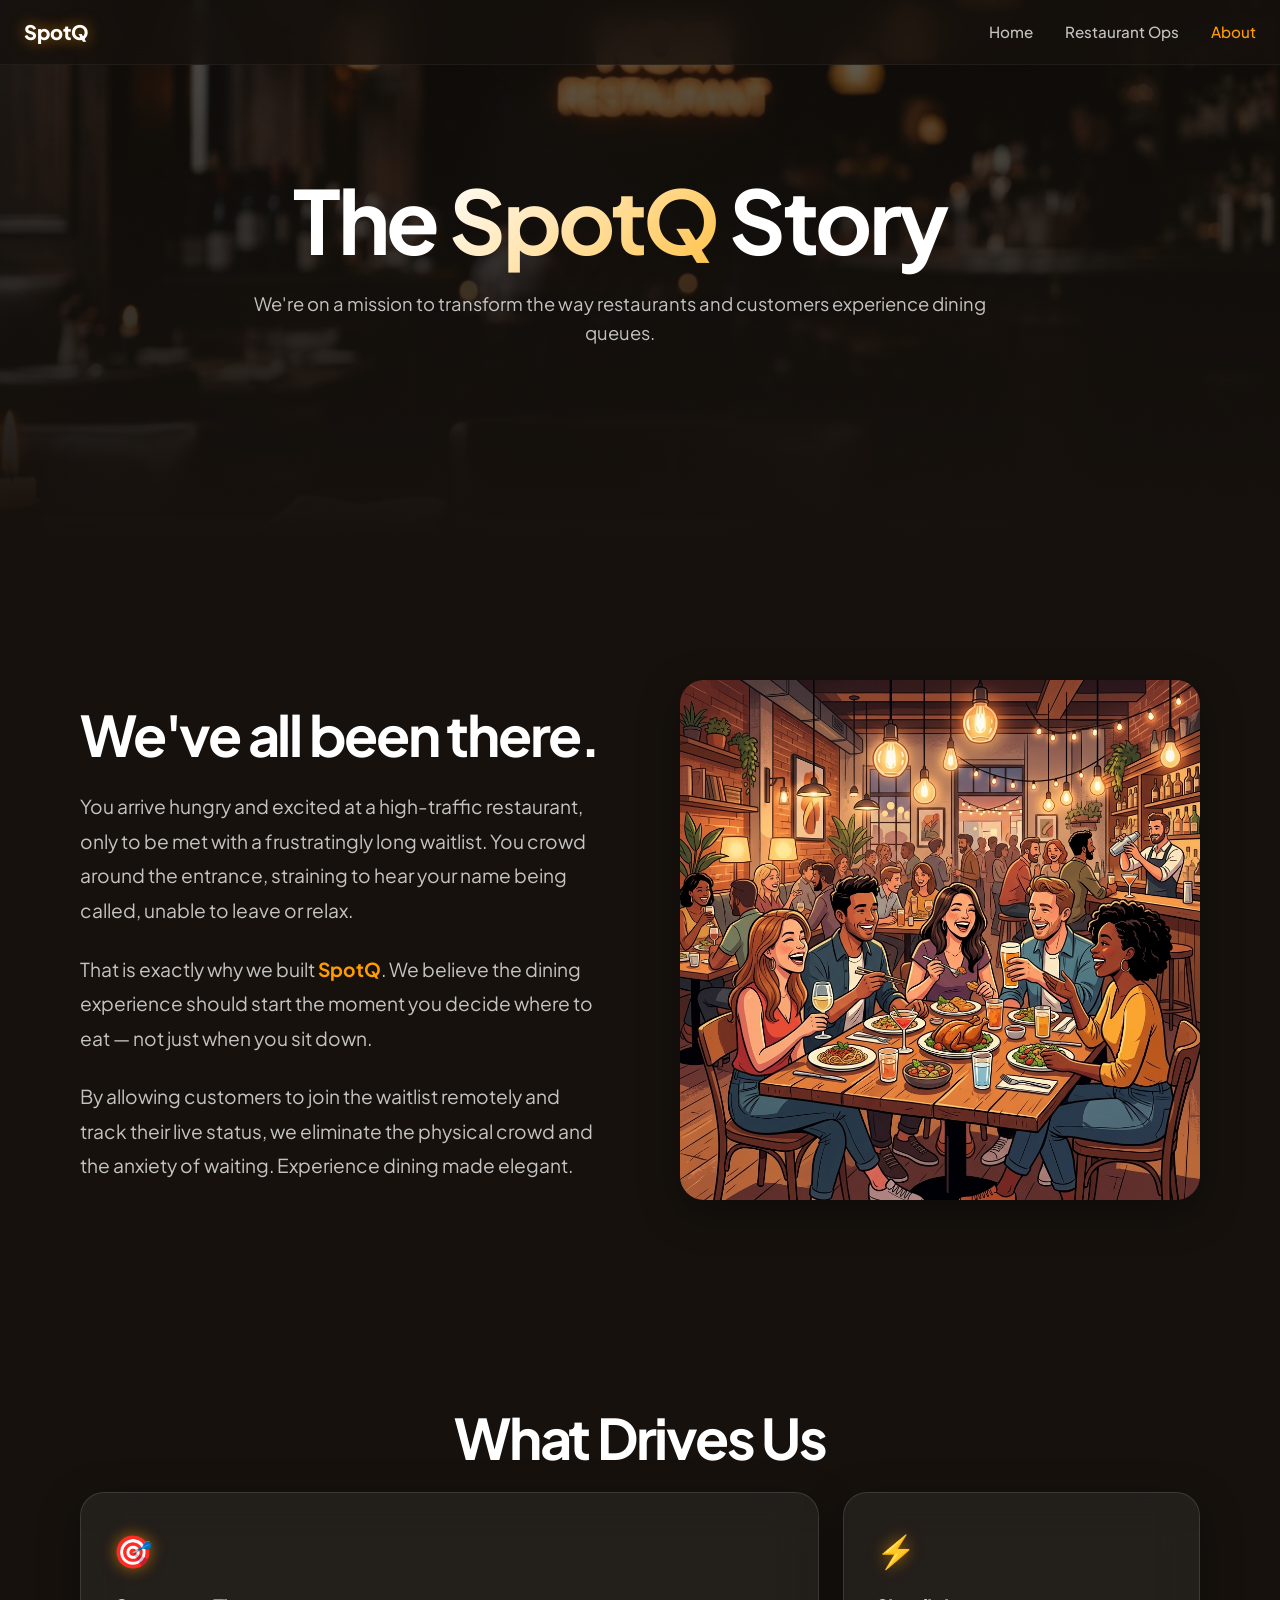
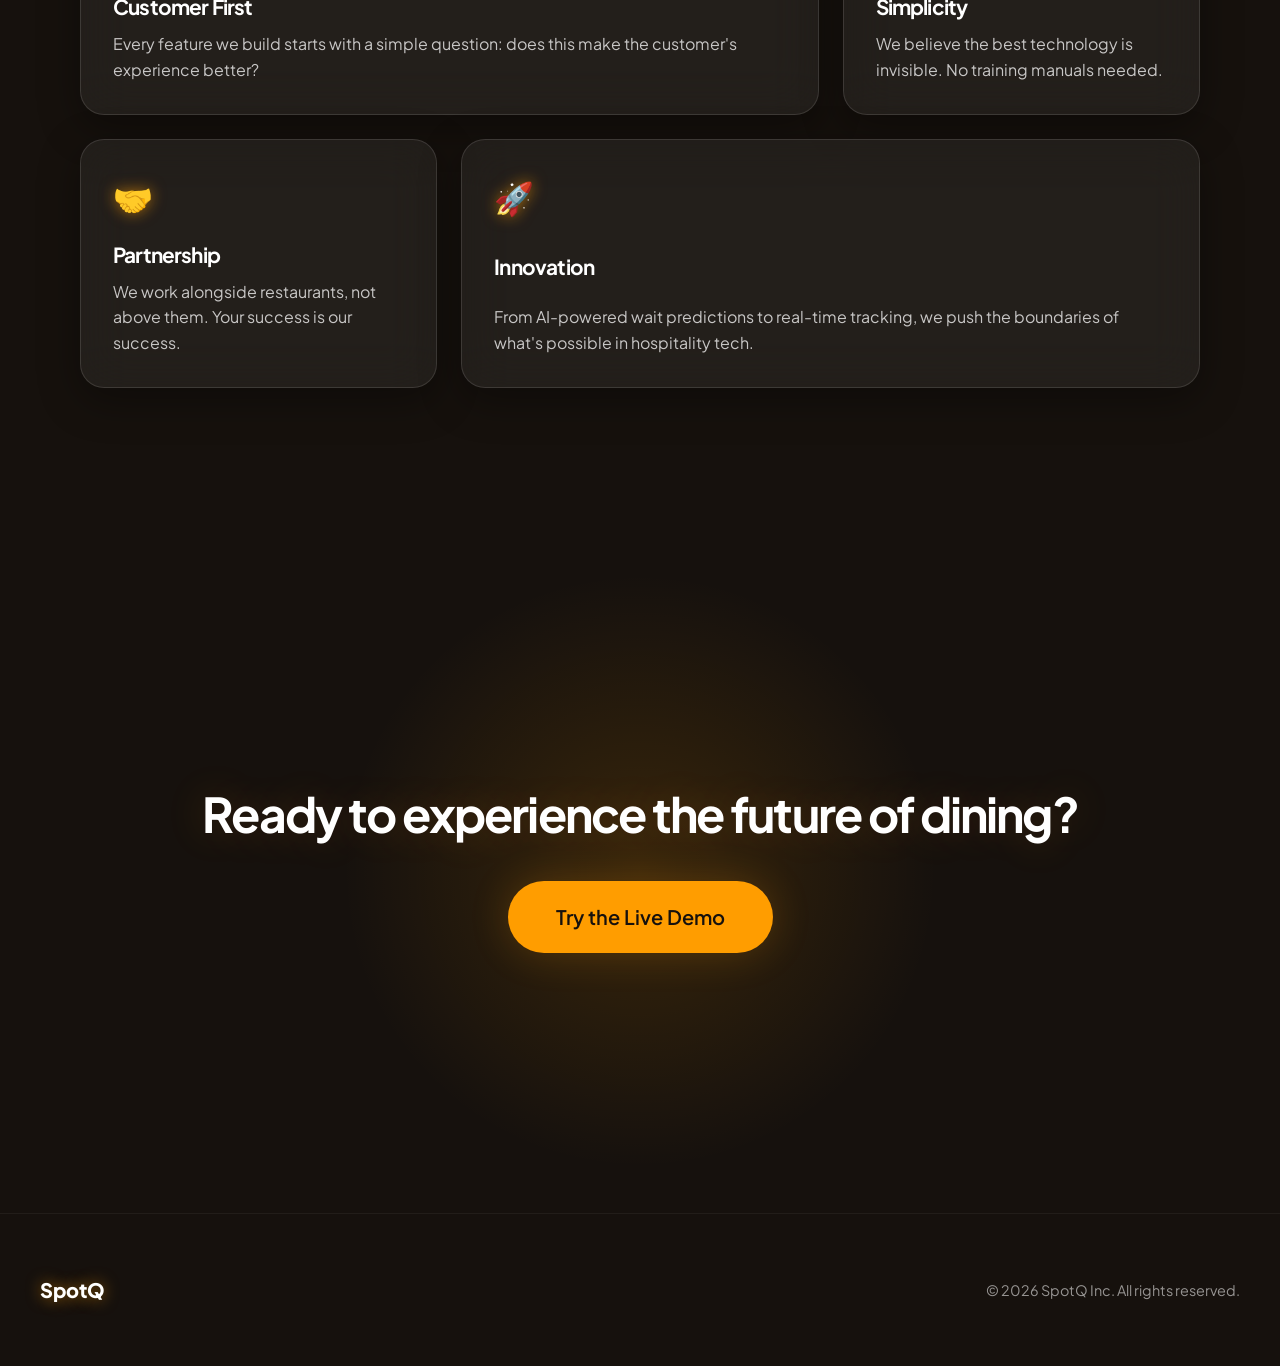
==== about.html @ 268c5567 "feat : completed the layout" ====
<!DOCTYPE html>
<html lang="en">
<head>
    <meta charset="UTF-8">
    <meta name="viewport" content="width=device-width, initial-scale=1.0">
    <meta name="description" content="About SpotQ - Our mission to transform how restaurants handle queues.">
    <title>SpotQ | About Us</title>
    <link rel="icon" type="image/jpeg" href="assets/SpotQ.jpeg">
    <link rel="stylesheet" href="styles.css">
</head>
<body>

    <!-- Header -->
    <header>
        <a href="index.html" class="logo">
            <img src="assets/logo.png" alt="SpotQ Logo" onerror="this.style.display='none'">
            SpotQ
        </a>
        <nav class="nav-links">
            <a href="index.html">Home</a>
            <a href="restaurant.html">Restaurant Ops</a>
            <a href="about.html" style="color: var(--premium-amber);">About</a>
        </nav>
        <button class="mobile-menu-btn" onclick="toggleMenu()">☰</button>
    </header>

    <!-- Mobile Nav Drawer -->
    <div class="mobile-nav-drawer" id="mobileMenu">
        <button class="close-menu" onclick="toggleMenu()">✕</button>
        <a href="index.html" onclick="toggleMenu()">Home</a>
        <a href="restaurant.html" onclick="toggleMenu()">Restaurant Ops</a>
        <a href="about.html" onclick="toggleMenu()">About</a>
    </div>

    <!-- Hero -->
    <section class="hero" style="min-height: 60vh;">
        <div class="hero-bg"></div>
        <div class="hero-overlay"></div>
        <div class="hero-content" style="justify-content: center; text-align: center;">
            <div class="hero-text reveal" style="max-width: 800px;">
                <h1>The <span class="text-gradient">SpotQ</span> Story</h1>
                <p style="max-width: 100%;">We're on a mission to transform the way restaurants and customers experience dining queues.</p>
            </div>
        </div>
    </section>

    <!-- The Problem We Solve -->
    <section class="container">
        <div class="problem-grid">
            <div class="reveal">
                <h2>We've all been there.</h2>
                <p style="font-size: 1.2rem; line-height: 1.8; margin-bottom: 24px;">
                    You arrive hungry and excited at a high-traffic restaurant, only to be met with a frustratingly long waitlist. You crowd around the entrance, straining to hear your name being called, unable to leave or relax.
                </p>
                <p style="font-size: 1.2rem; line-height: 1.8; margin-bottom: 24px;">
                    That is exactly why we built <strong style="color: var(--premium-amber);">SpotQ</strong>. We believe the dining experience should start the moment you decide where to eat — not just when you sit down.
                </p>
                <p style="font-size: 1.2rem; line-height: 1.8;">
                    By allowing customers to join the waitlist remotely and track their live status, we eliminate the physical crowd and the anxiety of waiting. Experience dining made elegant.
                </p>
            </div>
            <div class="reveal delay-2">
                <img src="assets/about_exciting.png" alt="SpotQ Restaurant Experience" style="width: 100%; border-radius: 24px; box-shadow: var(--glass-shadow);">
            </div>
        </div>
    </section>

    <!-- Our Values -->
    <section class="container" style="padding-top: 60px;">
        <h2 class="reveal" style="text-align: center;">What Drives Us</h2>
        <div class="bento-grid">
            <div class="bento-card glass bento-1 reveal delay-1">
                <div class="bento-icon">🎯</div>
                <h3>Customer First</h3>
                <p>Every feature we build starts with a simple question: does this make the customer's experience better?</p>
            </div>
            <div class="bento-card glass bento-2 reveal delay-2">
                <div class="bento-icon">⚡</div>
                <h3>Simplicity</h3>
                <p>We believe the best technology is invisible. No training manuals needed.</p>
            </div>
            <div class="bento-card glass bento-3 reveal delay-1">
                <div class="bento-icon">🤝</div>
                <h3>Partnership</h3>
                <p>We work alongside restaurants, not above them. Your success is our success.</p>
            </div>
            <div class="bento-card glass bento-4 reveal delay-2">
                <div class="bento-icon">🚀</div>
                <h3>Innovation</h3>
                <p>From AI-powered wait predictions to real-time tracking, we push the boundaries of what's possible in hospitality tech.</p>
            </div>
        </div>
    </section>

    <!-- CTA -->
    <section class="final-cta">
        <div class="container reveal">
            <h2 style="font-size: 3rem; margin-bottom: 40px; text-shadow: var(--neon-amber-strong);">Ready to experience the future of dining?</h2>
            <a href="index.html#demo" class="btn btn-primary" style="font-size: 1.25rem; padding: 20px 48px; box-shadow: var(--neon-amber-strong);">Try the Live Demo</a>
        </div>
    </section>

    <!-- Footer -->
    <footer>
        <div class="footer-content">
            <div class="logo">
                <img src="assets/logo.png" alt="SpotQ Logo" onerror="this.style.display='none'">
                SpotQ
            </div>
            <div style="color: var(--text-muted); font-size: 0.9rem;">
                © 2026 SpotQ Inc. All rights reserved.
            </div>
        </div>
    </footer>

    <script>
        function toggleMenu() {
            document.getElementById('mobileMenu').classList.toggle('active');
        }

        const observer = new IntersectionObserver((entries) => {
            entries.forEach(entry => {
                if (entry.isIntersecting) entry.target.classList.add('active');
            });
        }, { threshold: 0.1, rootMargin: "0px 0px -50px 0px" });

        document.querySelectorAll('.reveal').forEach(el => observer.observe(el));
    </script>
</body>
</html>
---- styles.css ----
@import url('https://fonts.googleapis.com/css2?family=Plus+Jakarta+Sans:wght@300;400;500;600;700;800&display=swap');

:root {
    /* Backgrounds */
    --bg-dark: #16110D;
    --bg-medium: #1B140F;
    --bg-light: #221812;
    
    /* Wood Accents */
    --wood-dark: #4A2E1E;
    --wood-light: #6A422C;
    
    /* Colors */
    --premium-amber: #FF9D00;
    --luxury-gold: #FFC247;
    --queue-green: #00D084;
    
    /* Text */
    --text-primary: #FFFFFF;
    --text-secondary: rgba(255,255,255,0.75);
    --text-muted: rgba(255,255,255,0.55);
    
    /* Glassmorphism */
    --glass-bg: rgba(255,255,255,0.06);
    --glass-blur: blur(24px);
    --glass-border: 1px solid rgba(255,255,255,0.12);
    --glass-shadow: 0 12px 40px rgba(0,0,0,0.35);
    
    /* Neon */
    --neon-amber: 0 0 20px rgba(255,157,0,0.4);
    --neon-amber-strong: 0 0 40px rgba(255,157,0,0.2);
    --neon-text: 0 0 15px rgba(255,157,0,0.6);
}

* {
    margin: 0;
    padding: 0;
    box-sizing: border-box;
    font-family: 'Plus Jakarta Sans', -apple-system, BlinkMacSystemFont, 'Segoe UI', Roboto, Helvetica, Arial, sans-serif;
    -webkit-font-smoothing: antialiased;
    -moz-osx-font-smoothing: grayscale;
}

html {
    scroll-behavior: smooth;
}

body {
    background-color: var(--bg-dark);
    color: var(--text-primary);
    line-height: 1.6;
    overflow-x: hidden;
}

/* Glassmorphism Base Class */
.glass {
    background: var(--glass-bg);
    backdrop-filter: var(--glass-blur);
    -webkit-backdrop-filter: var(--glass-blur);
    border: var(--glass-border);
    box-shadow: var(--glass-shadow);
    border-radius: 24px;
}

/* Typography */
h1, h2, h3, h4 {
    font-weight: 700;
    letter-spacing: -0.04em;
    line-height: 1.1;
}

h2 {
    font-size: 2.5rem;
    margin-bottom: 24px;
}

@media (min-width: 768px) {
    h2 { font-size: 3.5rem; }
}

p {
    font-size: 1.1rem;
    color: var(--text-secondary);
    font-weight: 400;
    line-height: 1.6;
}

.text-gradient {
    background: linear-gradient(135deg, #FFFFFF 0%, #FFC247 100%);
    -webkit-background-clip: text;
    -webkit-text-fill-color: transparent;
}

/* Container */
.container {
    width: 100%;
    max-width: 1200px;
    margin: 0 auto;
    padding: 100px 24px;
}

@media (min-width: 768px) {
    .container { padding: 140px 40px; }
}

/* Header */
header {
    position: fixed;
    top: 0;
    width: 100%;
    z-index: 1000;
    padding: 16px 24px;
    background: rgba(22, 17, 13, 0.8);
    backdrop-filter: blur(20px);
    -webkit-backdrop-filter: blur(20px);
    border-bottom: 1px solid rgba(255,255,255,0.05);
    display: flex;
    justify-content: space-between;
    align-items: center;
}

.logo {
    display: flex;
    align-items: center;
    gap: 12px;
    font-size: 1.25rem;
    font-weight: 800;
    color: var(--text-primary);
    text-decoration: none;
    text-shadow: var(--neon-text);
}

.logo img {
    height: 32px;
}

.nav-links {
    display: none; /* Mobile first: hidden on small screens */
}

@media (min-width: 1024px) {
    .nav-links {
        display: flex;
        gap: 32px;
        list-style: none;
    }
    
    .nav-links a {
        color: var(--text-secondary);
        text-decoration: none;
        font-weight: 500;
        font-size: 0.95rem;
        transition: color 0.3s ease;
    }
    
    .nav-links a:hover {
        color: var(--premium-amber);
        text-shadow: 0 0 10px rgba(255,157,0,0.3);
    }
}

.mobile-menu-btn {
    display: block;
    background: none;
    border: none;
    color: var(--text-primary);
    font-size: 1.5rem;
    cursor: pointer;
}

@media (min-width: 1024px) {
    .mobile-menu-btn { display: none; }
}

/* Buttons */
.btn {
    display: inline-flex;
    justify-content: center;
    align-items: center;
    padding: 16px 32px;
    font-size: 1.05rem;
    font-weight: 600;
    border-radius: 100px;
    text-decoration: none;
    transition: all 0.4s cubic-bezier(0.16, 1, 0.3, 1);
    cursor: pointer;
    border: none;
}

.btn-primary {
    background: var(--premium-amber);
    color: var(--bg-dark);
    box-shadow: var(--neon-amber);
}

.btn-primary:hover {
    background: var(--luxury-gold);
    box-shadow: var(--neon-amber-strong);
    transform: translateY(-2px) scale(1.02);
}

.btn-secondary {
    background: rgba(255,255,255,0.1);
    color: var(--text-primary);
    border: 1px solid rgba(255,255,255,0.15);
    backdrop-filter: blur(10px);
}

.btn-secondary:hover {
    background: rgba(255,255,255,0.15);
    transform: translateY(-2px);
}

/* Hero Section */
.hero {
    position: relative;
    min-height: 100vh;
    display: flex;
    flex-direction: column;
    justify-content: center;
    padding: 100px 24px 80px 24px;
    overflow: hidden;
}

.hero-bg {
    position: absolute;
    top: 0; left: 0; width: 100%; height: 100%;
    background: url('assets/restaurant_bg.png') center/cover;
    opacity: 0.6;
    z-index: 0;
}

.hero-overlay {
    position: absolute;
    top: 0; left: 0; width: 100%; height: 100%;
    background: linear-gradient(180deg, rgba(22, 17, 13, 0.4) 0%, var(--bg-dark) 100%);
    z-index: 1;
}

.hero-content {
    position: relative;
    z-index: 2;
    display: flex;
    flex-direction: column;
    gap: 40px;
    max-width: 1200px;
    margin: 0 auto;
    width: 100%;
}

@media (min-width: 1024px) {
    .hero-content {
        flex-direction: row;
        align-items: center;
        gap: 80px;
    }
    
    .hero-text { flex: 1; padding-right: 40px; }
    .hero-visual { flex: 1; }
}

.badge {
    display: inline-block;
    padding: 8px 16px;
    background: rgba(255,157,0,0.1);
    border: 1px solid rgba(255,157,0,0.3);
    color: var(--premium-amber);
    border-radius: 100px;
    font-size: 0.85rem;
    font-weight: 600;
    margin-bottom: 24px;
    text-shadow: 0 0 10px rgba(255,157,0,0.3);
}

.hero h1 {
    font-size: 3.5rem;
    margin-bottom: 20px;
}

.hero p {
    font-size: 1.15rem;
    margin-bottom: 40px;
    max-width: 500px;
}

.hero-actions {
    display: flex;
    flex-direction: column;
    gap: 16px;
}

@media (min-width: 480px) {
    .hero-actions {
        flex-direction: row;
    }
}

@media (min-width: 1024px) {
    .hero h1 { font-size: 5.5rem; }
}

/* Floating Queue Widget */
.widget {
    padding: 32px;
    animation: float 6s ease-in-out infinite;
    position: relative;
}

.widget::before {
    content: '';
    position: absolute;
    top: 0; left: 0; width: 100%; height: 100%;
    border-radius: 24px;
    background: radial-gradient(circle at top right, rgba(255,157,0,0.1), transparent 50%);
    pointer-events: none;
}

@keyframes float {
    0% { transform: translateY(0px); }
    50% { transform: translateY(-15px); }
    100% { transform: translateY(0px); }
}

.widget-row {
    display: flex;
    justify-content: space-between;
    margin-bottom: 32px;
}

.widget-label {
    font-size: 0.8rem;
    color: var(--text-muted);
    text-transform: uppercase;
    letter-spacing: 0.05em;
    font-weight: 600;
    margin-bottom: 8px;
}

.widget-value {
    font-size: 2.5rem;
    font-weight: 800;
    line-height: 1;
}

.widget-value.amber {
    color: var(--premium-amber);
    text-shadow: var(--neon-amber);
}

.widget-status {
    border-top: 1px solid rgba(255,255,255,0.1);
    padding-top: 24px;
    display: flex;
    align-items: center;
    gap: 16px;
}

.pulse {
    width: 10px;
    height: 10px;
    background: var(--queue-green);
    border-radius: 50%;
    box-shadow: 0 0 15px var(--queue-green);
    animation: pulse-ring 2s cubic-bezier(0.215, 0.61, 0.355, 1) infinite;
}

@keyframes pulse-ring {
    0% { transform: scale(0.95); box-shadow: 0 0 0 0 rgba(0, 208, 132, 0.7); }
    70% { transform: scale(1); box-shadow: 0 0 0 10px rgba(0, 208, 132, 0); }
    100% { transform: scale(0.95); box-shadow: 0 0 0 0 rgba(0, 208, 132, 0); }
}

/* Problem Section */
.problem-grid {
    display: grid;
    grid-template-columns: 1fr;
    gap: 40px;
}

@media (min-width: 1024px) {
    .problem-grid {
        grid-template-columns: 1fr 1fr;
        align-items: center;
        gap: 80px;
    }
}

.problem-img {
    width: 100%;
    border-radius: 24px;
    box-shadow: var(--glass-shadow);
    /* Placeholder gradient since image generation failed */
    background: linear-gradient(135deg, var(--bg-medium) 0%, var(--wood-dark) 100%);
    min-height: 400px;
    display: flex;
    align-items: center;
    justify-content: center;
    position: relative;
    overflow: hidden;
}

.problem-img::after {
    content: '';
    position: absolute;
    width: 100%; height: 100%;
    background: url('assets/restaurant_bg.png') center/cover;
    opacity: 0.3;
    mix-blend-mode: overlay;
}

.pain-points {
    list-style: none;
}

.pain-points li {
    font-size: 1.25rem;
    margin-bottom: 24px;
    padding-bottom: 24px;
    border-bottom: 1px solid rgba(255,255,255,0.05);
    color: var(--text-secondary);
}

.pain-points li span {
    color: #ef4444;
    margin-right: 12px;
    font-weight: bold;
}

/* Timeline */
.timeline-wrapper {
    position: relative;
    padding: 40px 0;
}

.timeline {
    display: flex;
    flex-direction: column;
    gap: 40px;
    position: relative;
}

.timeline::before {
    content: '';
    position: absolute;
    left: 24px;
    top: 0;
    bottom: 0;
    width: 2px;
    background: linear-gradient(to bottom, var(--premium-amber), transparent);
    opacity: 0.3;
}

@media (min-width: 768px) {
    .timeline {
        flex-direction: row;
        gap: 20px;
    }
    .timeline::before {
        left: 0; right: 0; top: 24px; bottom: auto;
        height: 2px; width: 100%;
        background: linear-gradient(to right, var(--premium-amber), transparent);
    }
}

.timeline-step {
    display: flex;
    align-items: center;
    gap: 24px;
    position: relative;
    z-index: 2;
}

@media (min-width: 768px) {
    .timeline-step {
        flex-direction: column;
        text-align: center;
        flex: 1;
    }
}

.step-circle {
    width: 48px;
    height: 48px;
    border-radius: 50%;
    background: var(--bg-medium);
    border: 2px solid var(--premium-amber);
    box-shadow: var(--neon-amber);
    display: flex;
    justify-content: center;
    align-items: center;
    font-weight: 700;
    color: var(--premium-amber);
    flex-shrink: 0;
}

/* Live Demo Section */
.demo-section {
    background: var(--bg-medium);
    border-top: 1px solid rgba(255,255,255,0.05);
    border-bottom: 1px solid rgba(255,255,255,0.05);
}

.demo-container {
    max-width: 600px;
    margin: 0 auto;
    text-align: center;
}

/* Bento Grid Features */
.bento-grid {
    display: grid;
    grid-template-columns: 1fr;
    gap: 24px;
}

@media (min-width: 768px) {
    .bento-grid {
        grid-template-columns: repeat(3, 1fr);
        grid-template-rows: repeat(2, minmax(200px, auto));
    }
    
    .bento-1 { grid-column: span 2; }
    .bento-2 { grid-column: span 1; }
    .bento-3 { grid-column: span 1; }
    .bento-4 { grid-column: span 2; }
}

.bento-card {
    padding: 32px;
    display: flex;
    flex-direction: column;
    justify-content: space-between;
}

.bento-card:hover {
    transform: translateY(-5px);
    border-color: rgba(255,157,0,0.3);
    box-shadow: 0 15px 40px rgba(255,157,0,0.05);
}

.bento-icon {
    font-size: 2rem;
    color: var(--premium-amber);
    margin-bottom: 20px;
    text-shadow: var(--neon-text);
}

.bento-card h3 {
    font-size: 1.3rem;
    margin-bottom: 12px;
}

.bento-card p {
    font-size: 1rem;
}

/* Restaurant Benefits */
.benefits-list {
    list-style: none;
    margin-top: 32px;
}

.benefits-list li {
    font-size: 1.15rem;
    margin-bottom: 20px;
    display: flex;
    align-items: center;
    gap: 16px;
    color: var(--text-primary);
}

.benefits-list li svg {
    color: var(--queue-green);
    flex-shrink: 0;
    filter: drop-shadow(0 0 8px rgba(0, 208, 132, 0.4));
}

/* Testimonials */
.testimonials-scroll {
    display: flex;
    gap: 24px;
    overflow-x: auto;
    padding-bottom: 24px;
    scrollbar-width: none;
}

.testimonials-scroll::-webkit-scrollbar { display: none; }

.testimonial-card {
    min-width: 300px;
    flex: 1;
    padding: 32px;
}

@media (min-width: 768px) {
    .testimonial-card { min-width: 0; }
}

.quote {
    font-size: 1.1rem;
    color: var(--text-primary);
    margin-bottom: 24px;
    font-style: italic;
}

.author {
    color: var(--premium-amber);
    font-weight: 600;
    font-size: 0.95rem;
}

/* Final CTA */
.final-cta {
    text-align: center;
    padding: 120px 24px;
    position: relative;
    overflow: hidden;
}

.final-cta::before {
    content: '';
    position: absolute;
    top: 50%; left: 50%;
    transform: translate(-50%, -50%);
    width: 600px; height: 600px;
    background: radial-gradient(circle, rgba(255,157,0,0.15) 0%, transparent 70%);
    z-index: 0;
    pointer-events: none;
}

.final-cta .container {
    position: relative;
    z-index: 1;
}

/* Footer */
footer {
    background: var(--bg-dark);
    padding: 60px 24px 120px 24px; /* extra padding for sticky CTA on mobile */
    border-top: 1px solid rgba(255,255,255,0.05);
}

@media (min-width: 768px) {
    footer { padding-bottom: 60px; }
}

.footer-content {
    max-width: 1200px;
    margin: 0 auto;
    display: flex;
    flex-direction: column;
    gap: 32px;
}

@media (min-width: 768px) {
    .footer-content {
        flex-direction: row;
        justify-content: space-between;
        align-items: center;
    }
}

.footer-links {
    display: flex;
    gap: 24px;
}

.footer-links a {
    color: var(--text-muted);
    text-decoration: none;
    font-size: 0.95rem;
}

/* Mobile Sticky CTA */
.sticky-bottom-cta {
    position: fixed;
    bottom: 0;
    left: 0;
    width: 100%;
    padding: 16px 24px;
    background: rgba(22, 17, 13, 0.9);
    backdrop-filter: blur(20px);
    -webkit-backdrop-filter: blur(20px);
    border-top: 1px solid rgba(255,255,255,0.05);
    z-index: 1000;
    display: flex;
    justify-content: center;
}

.sticky-bottom-cta .btn {
    width: 100%;
    max-width: 400px;
}

@media (min-width: 768px) {
    .sticky-bottom-cta { display: none; }
}

/* Mobile Nav Drawer */
.mobile-nav-drawer {
    position: fixed;
    top: 0; left: 0; width: 100%; height: 100%;
    background: rgba(22, 17, 13, 0.95);
    backdrop-filter: blur(30px);
    -webkit-backdrop-filter: blur(30px);
    z-index: 2000;
    display: flex;
    flex-direction: column;
    justify-content: center;
    align-items: center;
    gap: 40px;
    opacity: 0;
    pointer-events: none;
    transition: opacity 0.4s ease;
}

.mobile-nav-drawer.active {
    opacity: 1;
    pointer-events: auto;
}

.mobile-nav-drawer a {
    color: var(--text-primary);
    font-size: 2rem;
    font-weight: 700;
    text-decoration: none;
}

.close-menu {
    position: absolute;
    top: 24px; right: 24px;
    background: none; border: none;
    color: var(--text-primary);
    font-size: 2rem; cursor: pointer;
}

/* Framer Motion style reveals via CSS */
.reveal {
    opacity: 0;
    transform: translateY(30px);
    filter: blur(10px);
    transition: all 0.8s cubic-bezier(0.16, 1, 0.3, 1);
}

.reveal.active {
    opacity: 1;
    transform: translateY(0);
    filter: blur(0);
}

.delay-1 { transition-delay: 0.1s; }
.delay-2 { transition-delay: 0.2s; }
.delay-3 { transition-delay: 0.3s; }
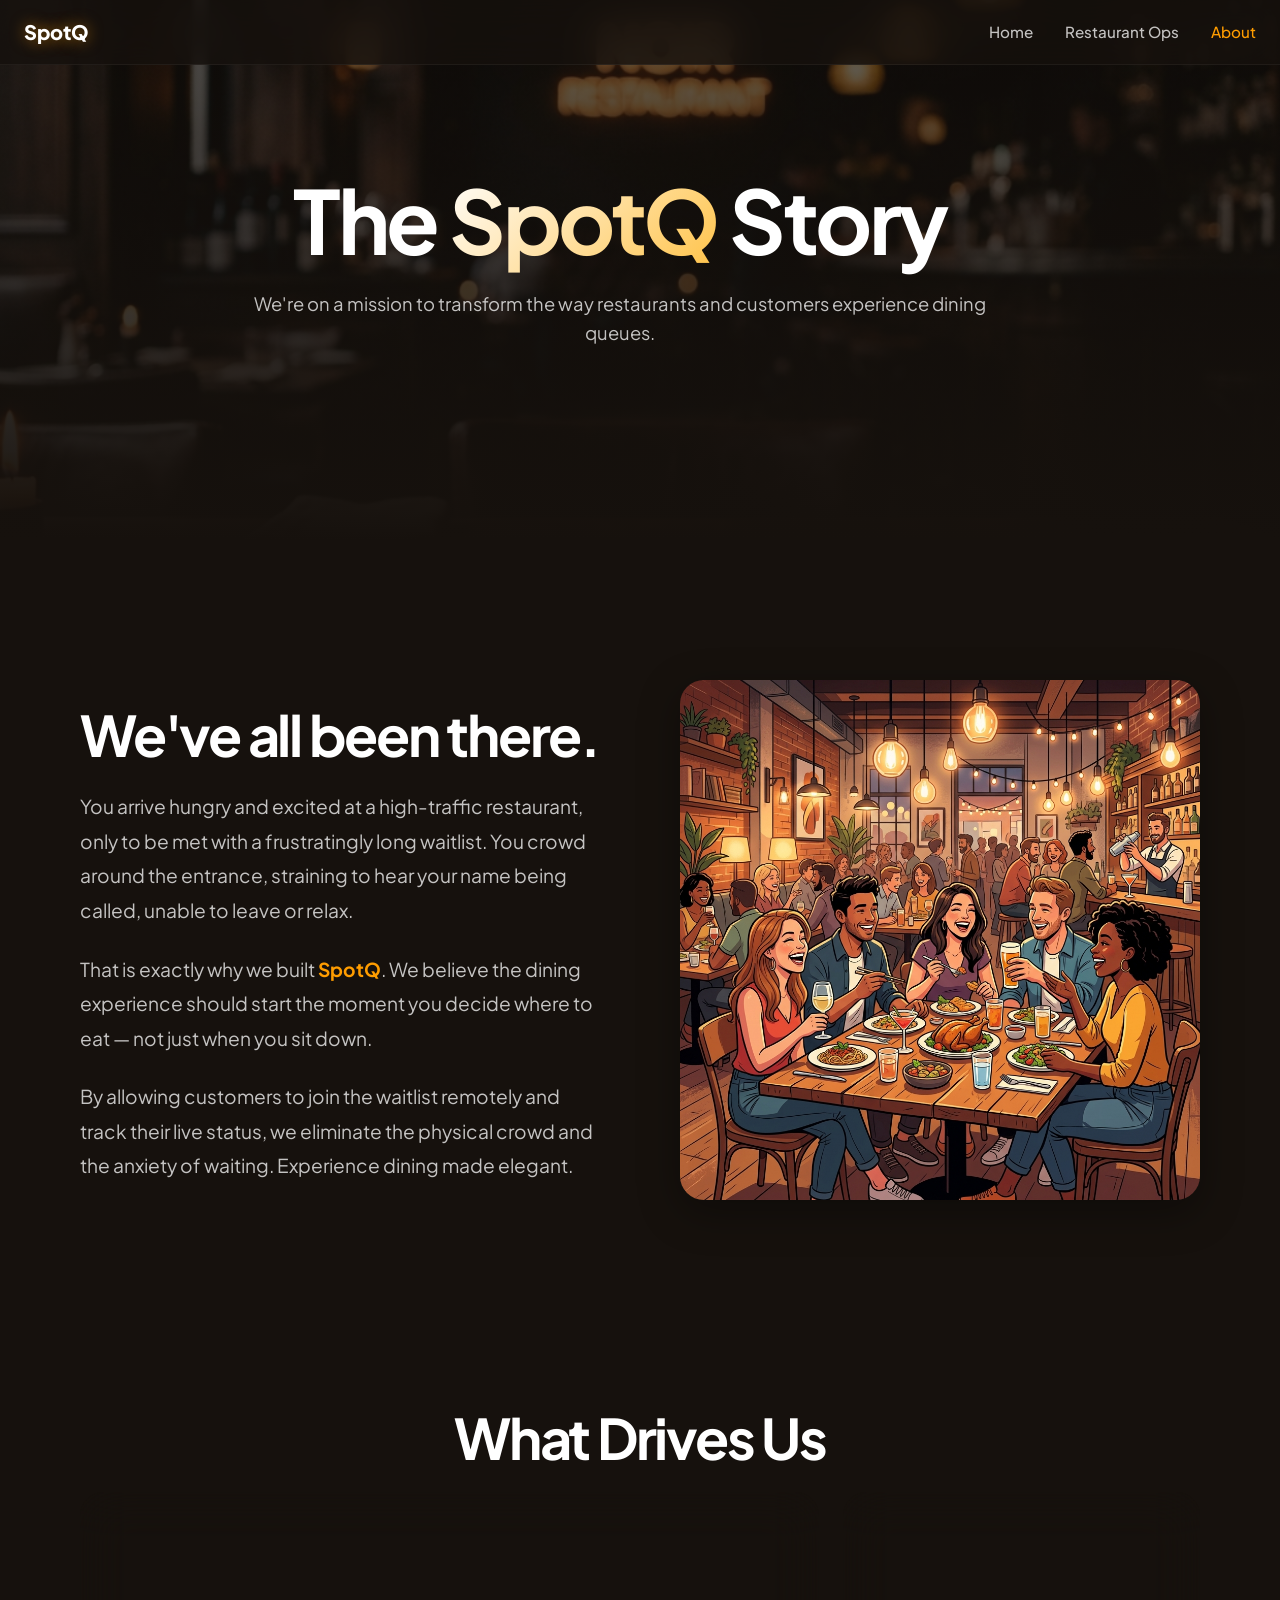
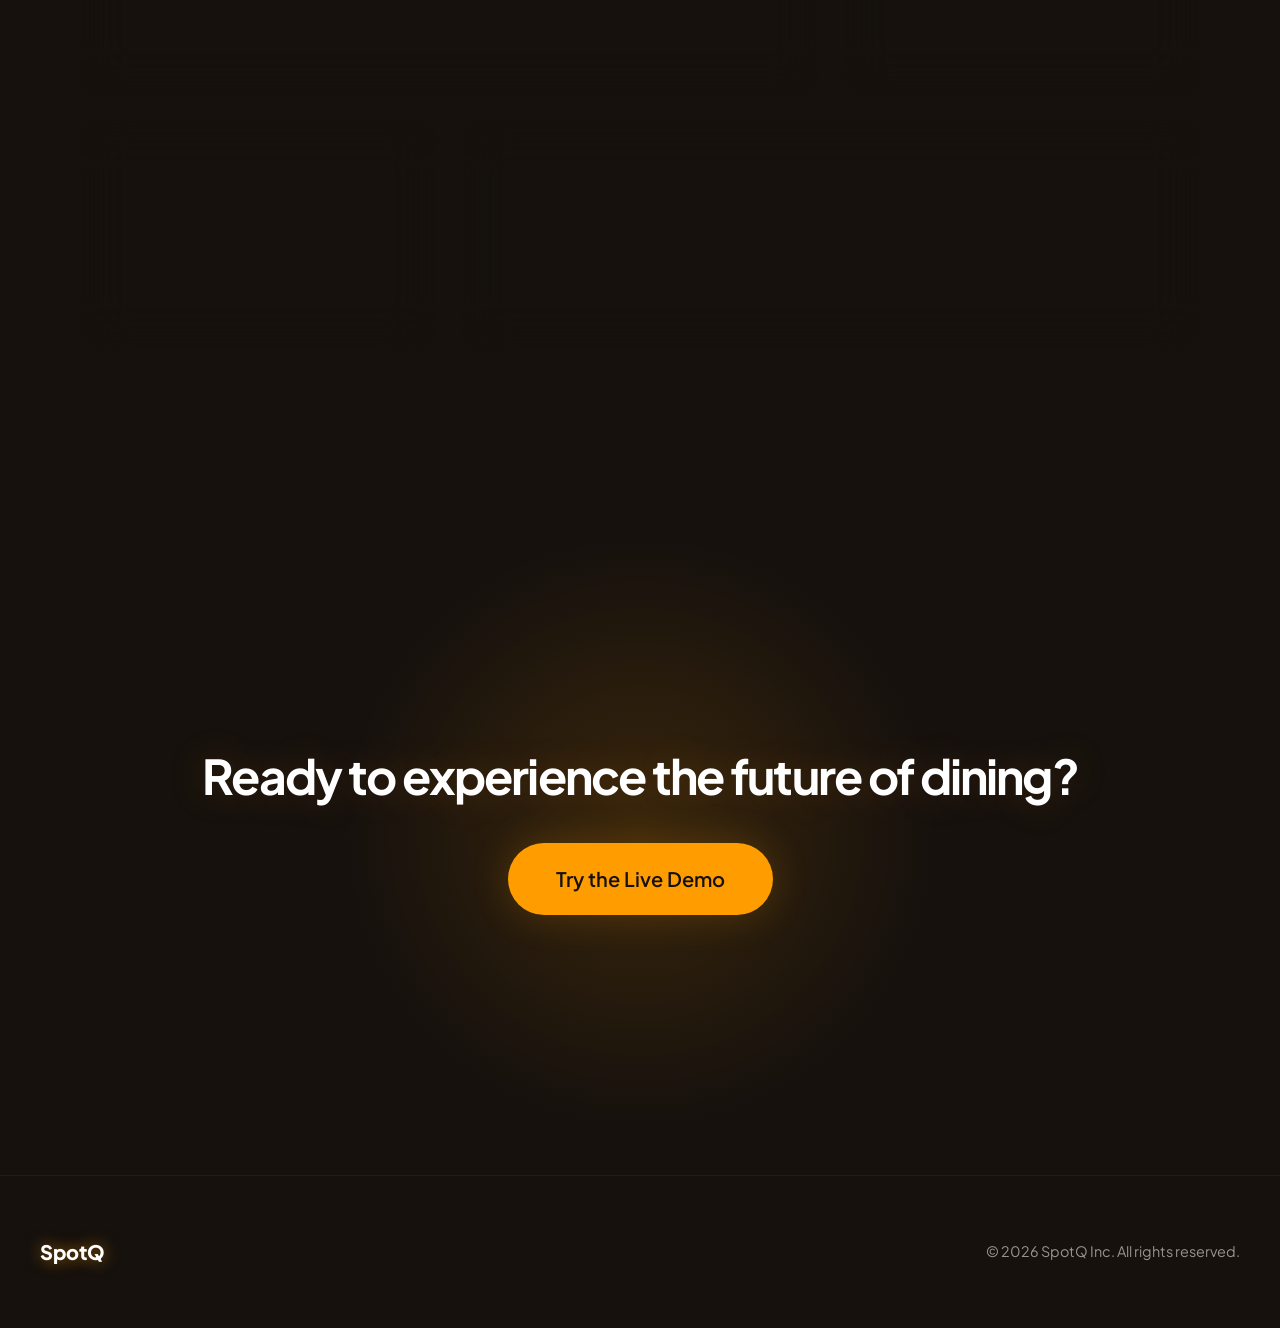
==== commit 37006269: "refactor : added icons instead of emojis" ====
--- a/about.html
+++ b/about.html
@@ -21,12 +21,12 @@
             <a href="restaurant.html">Restaurant Ops</a>
             <a href="about.html" style="color: var(--premium-amber);">About</a>
         </nav>
-        <button class="mobile-menu-btn" onclick="toggleMenu()">☰</button>
+        <button class="mobile-menu-btn" onclick="toggleMenu()"><svg width="24" height="24" viewBox="0 0 24 24" fill="none" stroke="currentColor" stroke-width="2" stroke-linecap="round" stroke-linejoin="round"><line x1="3" y1="6" x2="21" y2="6"></line><line x1="3" y1="12" x2="21" y2="12"></line><line x1="3" y1="18" x2="21" y2="18"></line></svg></button>
     </header>
 
     <!-- Mobile Nav Drawer -->
     <div class="mobile-nav-drawer" id="mobileMenu">
-        <button class="close-menu" onclick="toggleMenu()">✕</button>
+        <button class="close-menu" onclick="toggleMenu()"><svg width="28" height="28" viewBox="0 0 24 24" fill="none" stroke="currentColor" stroke-width="2" stroke-linecap="round" stroke-linejoin="round"><line x1="18" y1="6" x2="6" y2="18"></line><line x1="6" y1="6" x2="18" y2="18"></line></svg></button>
         <a href="index.html" onclick="toggleMenu()">Home</a>
         <a href="restaurant.html" onclick="toggleMenu()">Restaurant Ops</a>
         <a href="about.html" onclick="toggleMenu()">About</a>
@@ -70,22 +70,22 @@
         <h2 class="reveal" style="text-align: center;">What Drives Us</h2>
         <div class="bento-grid">
             <div class="bento-card glass bento-1 reveal delay-1">
-                <div class="bento-icon">🎯</div>
+                <div class="bento-icon"><svg width="32" height="32" viewBox="0 0 24 24" fill="none" stroke="currentColor" stroke-width="1.8" stroke-linecap="round" stroke-linejoin="round"><circle cx="12" cy="12" r="10"></circle><circle cx="12" cy="12" r="6"></circle><circle cx="12" cy="12" r="2"></circle></svg></div>
                 <h3>Customer First</h3>
                 <p>Every feature we build starts with a simple question: does this make the customer's experience better?</p>
             </div>
             <div class="bento-card glass bento-2 reveal delay-2">
-                <div class="bento-icon">⚡</div>
+                <div class="bento-icon"><svg width="32" height="32" viewBox="0 0 24 24" fill="none" stroke="currentColor" stroke-width="1.8" stroke-linecap="round" stroke-linejoin="round"><polygon points="13 2 3 14 12 14 11 22 21 10 12 10 13 2"></polygon></svg></div>
                 <h3>Simplicity</h3>
                 <p>We believe the best technology is invisible. No training manuals needed.</p>
             </div>
             <div class="bento-card glass bento-3 reveal delay-1">
-                <div class="bento-icon">🤝</div>
+                <div class="bento-icon"><svg width="32" height="32" viewBox="0 0 24 24" fill="none" stroke="currentColor" stroke-width="1.8" stroke-linecap="round" stroke-linejoin="round"><path d="M17 21v-2a4 4 0 0 0-4-4H5a4 4 0 0 0-4 4v2"></path><circle cx="9" cy="7" r="4"></circle><path d="M23 21v-2a4 4 0 0 0-3-3.87"></path><path d="M16 3.13a4 4 0 0 1 0 7.75"></path></svg></div>
                 <h3>Partnership</h3>
                 <p>We work alongside restaurants, not above them. Your success is our success.</p>
             </div>
             <div class="bento-card glass bento-4 reveal delay-2">
-                <div class="bento-icon">🚀</div>
+                <div class="bento-icon"><svg width="32" height="32" viewBox="0 0 24 24" fill="none" stroke="currentColor" stroke-width="1.8" stroke-linecap="round" stroke-linejoin="round"><path d="M4.5 16.5c-1.5 1.26-2 5-2 5s3.74-.5 5-2c.71-.84.7-2.13-.09-2.91a2.18 2.18 0 0 0-2.91-.09z"></path><path d="M12 15l-3-3a22 22 0 0 1 2-3.95A12.88 12.88 0 0 1 22 2c0 2.72-.78 7.5-6 11a22.35 22.35 0 0 1-4 2z"></path><path d="M9 12H4s.55-3.03 2-4c1.62-1.08 5 0 5 0"></path><path d="M12 15v5s3.03-.55 4-2c1.08-1.62 0-5 0-5"></path></svg></div>
                 <h3>Innovation</h3>
                 <p>From AI-powered wait predictions to real-time tracking, we push the boundaries of what's possible in hospitality tech.</p>
             </div>
--- a/styles.css
+++ b/styles.css
@@ -418,12 +418,20 @@
     padding-bottom: 24px;
     border-bottom: 1px solid rgba(255,255,255,0.05);
     color: var(--text-secondary);
+    display: flex;
+    align-items: center;
+    gap: 12px;
 }
 
 .pain-points li span {
     color: #ef4444;
-    margin-right: 12px;
-    font-weight: bold;
+    flex-shrink: 0;
+    display: flex;
+    align-items: center;
+}
+
+.pain-points li span svg {
+    stroke: #ef4444;
 }
 
 /* Timeline */
@@ -542,7 +550,13 @@
     font-size: 2rem;
     color: var(--premium-amber);
     margin-bottom: 20px;
-    text-shadow: var(--neon-text);
+    display: flex;
+    align-items: center;
+}
+
+.bento-icon svg {
+    stroke: var(--premium-amber);
+    filter: drop-shadow(0 0 8px rgba(255, 157, 0, 0.4));
 }
 
 .bento-card h3 {
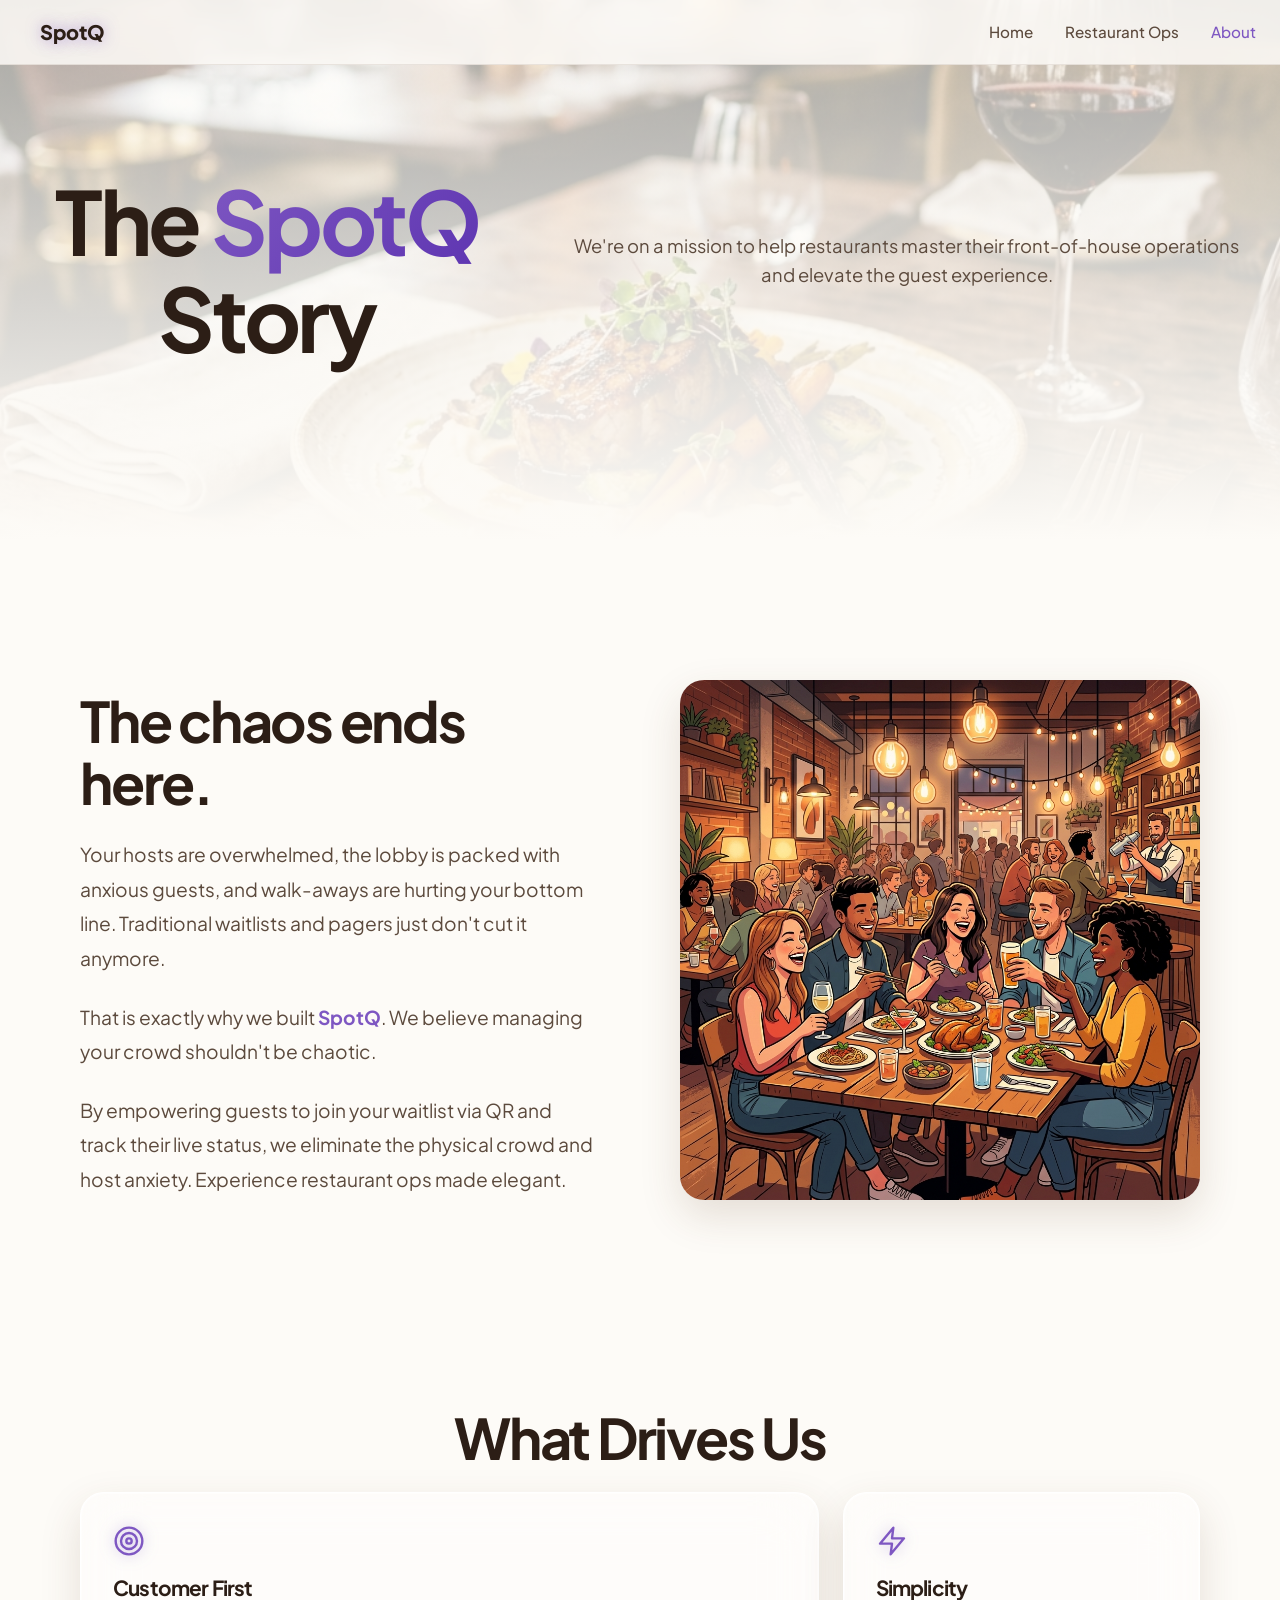
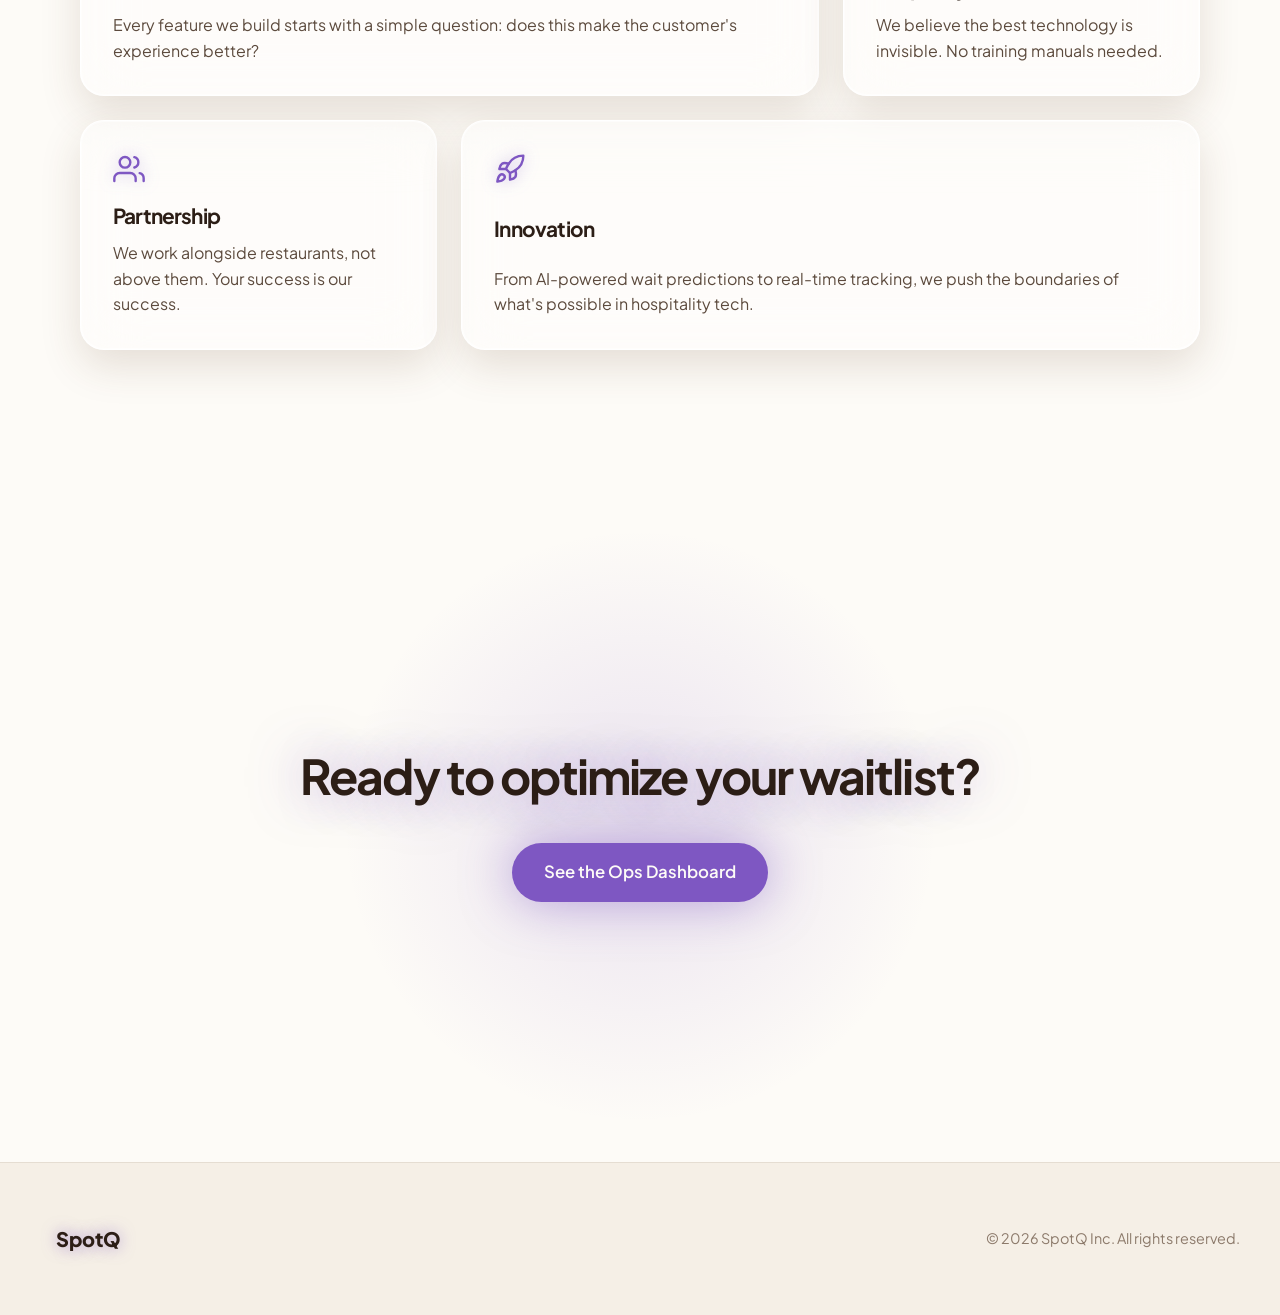
==== commit e37d98b4: "refactor : changed the layout to restuarant based and changed the theme" ====
--- a/about.html
+++ b/about.html
@@ -19,7 +19,7 @@
         <nav class="nav-links">
             <a href="index.html">Home</a>
             <a href="restaurant.html">Restaurant Ops</a>
-            <a href="about.html" style="color: var(--premium-amber);">About</a>
+            <a href="about.html" style="color: var(--premium-purple);">About</a>
         </nav>
         <button class="mobile-menu-btn" onclick="toggleMenu()"><svg width="24" height="24" viewBox="0 0 24 24" fill="none" stroke="currentColor" stroke-width="2" stroke-linecap="round" stroke-linejoin="round"><line x1="3" y1="6" x2="21" y2="6"></line><line x1="3" y1="12" x2="21" y2="12"></line><line x1="3" y1="18" x2="21" y2="18"></line></svg></button>
     </header>
@@ -37,9 +37,8 @@
         <div class="hero-bg"></div>
         <div class="hero-overlay"></div>
         <div class="hero-content" style="justify-content: center; text-align: center;">
-            <div class="hero-text reveal" style="max-width: 800px;">
                 <h1>The <span class="text-gradient">SpotQ</span> Story</h1>
-                <p style="max-width: 100%;">We're on a mission to transform the way restaurants and customers experience dining queues.</p>
+                <p style="max-width: 100%;">We're on a mission to help restaurants master their front-of-house operations and elevate the guest experience.</p>
             </div>
         </div>
     </section>
@@ -48,15 +47,15 @@
     <section class="container">
         <div class="problem-grid">
             <div class="reveal">
-                <h2>We've all been there.</h2>
+                <h2>The chaos ends here.</h2>
                 <p style="font-size: 1.2rem; line-height: 1.8; margin-bottom: 24px;">
-                    You arrive hungry and excited at a high-traffic restaurant, only to be met with a frustratingly long waitlist. You crowd around the entrance, straining to hear your name being called, unable to leave or relax.
+                    Your hosts are overwhelmed, the lobby is packed with anxious guests, and walk-aways are hurting your bottom line. Traditional waitlists and pagers just don't cut it anymore.
                 </p>
                 <p style="font-size: 1.2rem; line-height: 1.8; margin-bottom: 24px;">
-                    That is exactly why we built <strong style="color: var(--premium-amber);">SpotQ</strong>. We believe the dining experience should start the moment you decide where to eat — not just when you sit down.
+                    That is exactly why we built <strong style="color: var(--premium-purple);">SpotQ</strong>. We believe managing your crowd shouldn't be chaotic.
                 </p>
                 <p style="font-size: 1.2rem; line-height: 1.8;">
-                    By allowing customers to join the waitlist remotely and track their live status, we eliminate the physical crowd and the anxiety of waiting. Experience dining made elegant.
+                    By empowering guests to join your waitlist via QR and track their live status, we eliminate the physical crowd and host anxiety. Experience restaurant ops made elegant.
                 </p>
             </div>
             <div class="reveal delay-2">
@@ -92,11 +91,10 @@
         </div>
     </section>
 
-    <!-- CTA -->
     <section class="final-cta">
         <div class="container reveal">
-            <h2 style="font-size: 3rem; margin-bottom: 40px; text-shadow: var(--neon-amber-strong);">Ready to experience the future of dining?</h2>
-            <a href="index.html#demo" class="btn btn-primary" style="font-size: 1.25rem; padding: 20px 48px; box-shadow: var(--neon-amber-strong);">Try the Live Demo</a>
+            <h2 style="font-size: 3rem; margin-bottom: 40px; text-shadow: var(--neon-purple-strong);">Ready to optimize your waitlist?</h2>
+            <a href="restaurant.html" class="btn btn-primary" style="box-shadow: var(--neon-purple-strong);">See the Ops Dashboard</a>
         </div>
     </section>
 
--- a/styles.css
+++ b/styles.css
@@ -2,34 +2,34 @@
 
 :root {
     /* Backgrounds */
-    --bg-dark: #16110D;
-    --bg-medium: #1B140F;
-    --bg-light: #221812;
+    --bg-dark: #FDFBF7; /* Warm off-white/cream */
+    --bg-medium: #F5EFE6; /* Light beige */
+    --bg-light: #FFFFFF;
     
     /* Wood Accents */
-    --wood-dark: #4A2E1E;
-    --wood-light: #6A422C;
+    --wood-dark: #5C3A21;
+    --wood-light: #8C5A35;
     
     /* Colors */
-    --premium-amber: #FF9D00;
-    --luxury-gold: #FFC247;
-    --queue-green: #00D084;
+    --premium-purple: #7E57C2;
+    --luxury-violet: #5E35B1;
+    --queue-green: #27AE60;
     
     /* Text */
-    --text-primary: #FFFFFF;
-    --text-secondary: rgba(255,255,255,0.75);
-    --text-muted: rgba(255,255,255,0.55);
+    --text-primary: #2C1E16; /* Dark wood/black */
+    --text-secondary: #5C4A3D;
+    --text-muted: #8C7A6B;
     
     /* Glassmorphism */
-    --glass-bg: rgba(255,255,255,0.06);
-    --glass-blur: blur(24px);
-    --glass-border: 1px solid rgba(255,255,255,0.12);
-    --glass-shadow: 0 12px 40px rgba(0,0,0,0.35);
+    --glass-bg: rgba(255, 255, 255, 0.4); /* More transparent to show bg */
+    --glass-blur: blur(30px); /* Stronger blur for premium feel */
+    --glass-border: 1px solid rgba(255, 255, 255, 0.9);
+    --glass-shadow: 0 16px 40px rgba(92, 58, 33, 0.15), inset 0 0 0 1px rgba(255, 255, 255, 0.5);
     
     /* Neon */
-    --neon-amber: 0 0 20px rgba(255,157,0,0.4);
-    --neon-amber-strong: 0 0 40px rgba(255,157,0,0.2);
-    --neon-text: 0 0 15px rgba(255,157,0,0.6);
+    --neon-purple: 0 0 25px rgba(126, 87, 194, 0.6);
+    --neon-purple-strong: 0 0 50px rgba(126, 87, 194, 0.5);
+    --neon-text: 0 0 15px rgba(126, 87, 194, 0.6);
 }
 
 * {
@@ -86,7 +86,7 @@
 }
 
 .text-gradient {
-    background: linear-gradient(135deg, #FFFFFF 0%, #FFC247 100%);
+    background: linear-gradient(135deg, var(--premium-purple) 0%, var(--luxury-violet) 100%);
     -webkit-background-clip: text;
     -webkit-text-fill-color: transparent;
 }
@@ -110,10 +110,10 @@
     width: 100%;
     z-index: 1000;
     padding: 16px 24px;
-    background: rgba(22, 17, 13, 0.8);
+    background: rgba(253, 251, 247, 0.85);
     backdrop-filter: blur(20px);
     -webkit-backdrop-filter: blur(20px);
-    border-bottom: 1px solid rgba(255,255,255,0.05);
+    border-bottom: 1px solid rgba(92, 58, 33, 0.1);
     display: flex;
     justify-content: space-between;
     align-items: center;
@@ -123,6 +123,7 @@
     display: flex;
     align-items: center;
     gap: 12px;
+    margin-left: 16px;
     font-size: 1.25rem;
     font-weight: 800;
     color: var(--text-primary);
@@ -154,8 +155,8 @@
     }
     
     .nav-links a:hover {
-        color: var(--premium-amber);
-        text-shadow: 0 0 10px rgba(255,157,0,0.3);
+        color: var(--premium-purple);
+        text-shadow: 0 0 10px rgba(126, 87, 194,0.3);
     }
 }
 
@@ -177,37 +178,45 @@
     display: inline-flex;
     justify-content: center;
     align-items: center;
-    padding: 16px 32px;
-    font-size: 1.05rem;
+    padding: 12px 20px;
+    font-size: 0.95rem;
     font-weight: 600;
     border-radius: 100px;
     text-decoration: none;
     transition: all 0.4s cubic-bezier(0.16, 1, 0.3, 1);
     cursor: pointer;
     border: none;
+    white-space: nowrap;
+}
+
+@media (min-width: 768px) {
+    .btn {
+        padding: 16px 32px;
+        font-size: 1.05rem;
+    }
 }
 
 .btn-primary {
-    background: var(--premium-amber);
+    background: var(--premium-purple);
     color: var(--bg-dark);
-    box-shadow: var(--neon-amber);
+    box-shadow: var(--neon-purple);
 }
 
 .btn-primary:hover {
-    background: var(--luxury-gold);
-    box-shadow: var(--neon-amber-strong);
+    background: var(--luxury-violet);
+    box-shadow: var(--neon-purple-strong);
     transform: translateY(-2px) scale(1.02);
 }
 
 .btn-secondary {
-    background: rgba(255,255,255,0.1);
-    color: var(--text-primary);
-    border: 1px solid rgba(255,255,255,0.15);
+    background: rgba(255, 255, 255, 0.5);
+    color: var(--text-primary);
+    border: 1px solid rgba(92, 58, 33, 0.15);
     backdrop-filter: blur(10px);
 }
 
 .btn-secondary:hover {
-    background: rgba(255,255,255,0.15);
+    background: rgba(255, 255, 255, 0.8);
     transform: translateY(-2px);
 }
 
@@ -225,15 +234,15 @@
 .hero-bg {
     position: absolute;
     top: 0; left: 0; width: 100%; height: 100%;
-    background: url('assets/restaurant_bg.png') center/cover;
-    opacity: 0.6;
+    background: url('assets/premium_food_bg.png') center/cover;
+    opacity: 0.5;
     z-index: 0;
 }
 
 .hero-overlay {
     position: absolute;
     top: 0; left: 0; width: 100%; height: 100%;
-    background: linear-gradient(180deg, rgba(22, 17, 13, 0.4) 0%, var(--bg-dark) 100%);
+    background: linear-gradient(180deg, rgba(253, 251, 247, 0.3) 0%, var(--bg-dark) 100%);
     z-index: 1;
 }
 
@@ -262,14 +271,14 @@
 .badge {
     display: inline-block;
     padding: 8px 16px;
-    background: rgba(255,157,0,0.1);
-    border: 1px solid rgba(255,157,0,0.3);
-    color: var(--premium-amber);
+    background: rgba(126, 87, 194,0.1);
+    border: 1px solid rgba(126, 87, 194,0.3);
+    color: var(--premium-purple);
     border-radius: 100px;
     font-size: 0.85rem;
     font-weight: 600;
     margin-bottom: 24px;
-    text-shadow: 0 0 10px rgba(255,157,0,0.3);
+    text-shadow: 0 0 10px rgba(126, 87, 194,0.3);
 }
 
 .hero h1 {
@@ -311,7 +320,7 @@
     position: absolute;
     top: 0; left: 0; width: 100%; height: 100%;
     border-radius: 24px;
-    background: radial-gradient(circle at top right, rgba(255,157,0,0.1), transparent 50%);
+    background: radial-gradient(circle at top right, rgba(126, 87, 194,0.1), transparent 50%);
     pointer-events: none;
 }
 
@@ -319,6 +328,35 @@
     0% { transform: translateY(0px); }
     50% { transform: translateY(-15px); }
     100% { transform: translateY(0px); }
+}
+
+.mini-ops-list {
+    display: flex;
+    flex-direction: column;
+    gap: 16px;
+    margin-top: 16px;
+}
+
+.mini-ops-item {
+    display: flex;
+    justify-content: space-between;
+    align-items: center;
+    padding: 12px 16px;
+    background: rgba(255, 255, 255, 0.6);
+    border-radius: 12px;
+    border: 1px solid rgba(92, 58, 33, 0.1);
+}
+
+.mini-ops-info h4 {
+    font-size: 1rem;
+    margin-bottom: 4px;
+    color: var(--text-primary);
+}
+
+.mini-ops-info p {
+    font-size: 0.85rem;
+    margin: 0;
+    color: var(--text-muted);
 }
 
 .widget-row {
@@ -342,13 +380,13 @@
     line-height: 1;
 }
 
-.widget-value.amber {
-    color: var(--premium-amber);
-    text-shadow: var(--neon-amber);
+.widget-value.purple {
+    color: var(--premium-purple);
+    text-shadow: var(--neon-purple);
 }
 
 .widget-status {
-    border-top: 1px solid rgba(255,255,255,0.1);
+    border-top: 1px solid rgba(92, 58, 33, 0.1);
     padding-top: 24px;
     display: flex;
     align-items: center;
@@ -389,23 +427,13 @@
     width: 100%;
     border-radius: 24px;
     box-shadow: var(--glass-shadow);
-    /* Placeholder gradient since image generation failed */
-    background: linear-gradient(135deg, var(--bg-medium) 0%, var(--wood-dark) 100%);
+    background: url('assets/crowded_waiting_area.png') center/cover;
     min-height: 400px;
     display: flex;
     align-items: center;
     justify-content: center;
     position: relative;
     overflow: hidden;
-}
-
-.problem-img::after {
-    content: '';
-    position: absolute;
-    width: 100%; height: 100%;
-    background: url('assets/restaurant_bg.png') center/cover;
-    opacity: 0.3;
-    mix-blend-mode: overlay;
 }
 
 .pain-points {
@@ -416,7 +444,7 @@
     font-size: 1.25rem;
     margin-bottom: 24px;
     padding-bottom: 24px;
-    border-bottom: 1px solid rgba(255,255,255,0.05);
+    border-bottom: 1px solid rgba(92, 58, 33, 0.1);
     color: var(--text-secondary);
     display: flex;
     align-items: center;
@@ -454,7 +482,7 @@
     top: 0;
     bottom: 0;
     width: 2px;
-    background: linear-gradient(to bottom, var(--premium-amber), transparent);
+    background: linear-gradient(to bottom, var(--premium-purple), transparent);
     opacity: 0.3;
 }
 
@@ -466,7 +494,7 @@
     .timeline::before {
         left: 0; right: 0; top: 24px; bottom: auto;
         height: 2px; width: 100%;
-        background: linear-gradient(to right, var(--premium-amber), transparent);
+        background: linear-gradient(to right, var(--premium-purple), transparent);
     }
 }
 
@@ -491,21 +519,21 @@
     height: 48px;
     border-radius: 50%;
     background: var(--bg-medium);
-    border: 2px solid var(--premium-amber);
-    box-shadow: var(--neon-amber);
+    border: 2px solid var(--premium-purple);
+    box-shadow: var(--neon-purple);
     display: flex;
     justify-content: center;
     align-items: center;
     font-weight: 700;
-    color: var(--premium-amber);
+    color: var(--premium-purple);
     flex-shrink: 0;
 }
 
 /* Live Demo Section */
 .demo-section {
     background: var(--bg-medium);
-    border-top: 1px solid rgba(255,255,255,0.05);
-    border-bottom: 1px solid rgba(255,255,255,0.05);
+    border-top: 1px solid rgba(92, 58, 33, 0.08);
+    border-bottom: 1px solid rgba(92, 58, 33, 0.08);
 }
 
 .demo-container {
@@ -542,21 +570,21 @@
 
 .bento-card:hover {
     transform: translateY(-5px);
-    border-color: rgba(255,157,0,0.3);
-    box-shadow: 0 15px 40px rgba(255,157,0,0.05);
+    border-color: rgba(126, 87, 194,0.3);
+    box-shadow: 0 15px 40px rgba(126, 87, 194,0.05);
 }
 
 .bento-icon {
     font-size: 2rem;
-    color: var(--premium-amber);
+    color: var(--premium-purple);
     margin-bottom: 20px;
     display: flex;
     align-items: center;
 }
 
 .bento-icon svg {
-    stroke: var(--premium-amber);
-    filter: drop-shadow(0 0 8px rgba(255, 157, 0, 0.4));
+    stroke: var(--premium-purple);
+    filter: drop-shadow(0 0 8px rgba(126, 87, 194, 0.4));
 }
 
 .bento-card h3 {
@@ -618,7 +646,7 @@
 }
 
 .author {
-    color: var(--premium-amber);
+    color: var(--premium-purple);
     font-weight: 600;
     font-size: 0.95rem;
 }
@@ -637,7 +665,7 @@
     top: 50%; left: 50%;
     transform: translate(-50%, -50%);
     width: 600px; height: 600px;
-    background: radial-gradient(circle, rgba(255,157,0,0.15) 0%, transparent 70%);
+    background: radial-gradient(circle, rgba(126, 87, 194,0.15) 0%, transparent 70%);
     z-index: 0;
     pointer-events: none;
 }
@@ -649,9 +677,9 @@
 
 /* Footer */
 footer {
-    background: var(--bg-dark);
-    padding: 60px 24px 120px 24px; /* extra padding for sticky CTA on mobile */
-    border-top: 1px solid rgba(255,255,255,0.05);
+    background: var(--bg-medium);
+    padding: 60px 24px;
+    border-top: 1px solid rgba(92, 58, 33, 0.1);
 }
 
 @media (min-width: 768px) {
@@ -662,15 +690,15 @@
     max-width: 1200px;
     margin: 0 auto;
     display: flex;
-    flex-direction: column;
-    gap: 32px;
+    flex-direction: row;
+    justify-content: space-between;
+    align-items: center;
+    gap: 16px;
 }
 
 @media (min-width: 768px) {
     .footer-content {
-        flex-direction: row;
-        justify-content: space-between;
-        align-items: center;
+        gap: 32px;
     }
 }
 
@@ -685,36 +713,13 @@
     font-size: 0.95rem;
 }
 
-/* Mobile Sticky CTA */
-.sticky-bottom-cta {
-    position: fixed;
-    bottom: 0;
-    left: 0;
-    width: 100%;
-    padding: 16px 24px;
-    background: rgba(22, 17, 13, 0.9);
-    backdrop-filter: blur(20px);
-    -webkit-backdrop-filter: blur(20px);
-    border-top: 1px solid rgba(255,255,255,0.05);
-    z-index: 1000;
-    display: flex;
-    justify-content: center;
-}
-
-.sticky-bottom-cta .btn {
-    width: 100%;
-    max-width: 400px;
-}
-
-@media (min-width: 768px) {
-    .sticky-bottom-cta { display: none; }
-}
+
 
 /* Mobile Nav Drawer */
 .mobile-nav-drawer {
     position: fixed;
     top: 0; left: 0; width: 100%; height: 100%;
-    background: rgba(22, 17, 13, 0.95);
+    background: rgba(253, 251, 247, 0.95);
     backdrop-filter: blur(30px);
     -webkit-backdrop-filter: blur(30px);
     z-index: 2000;
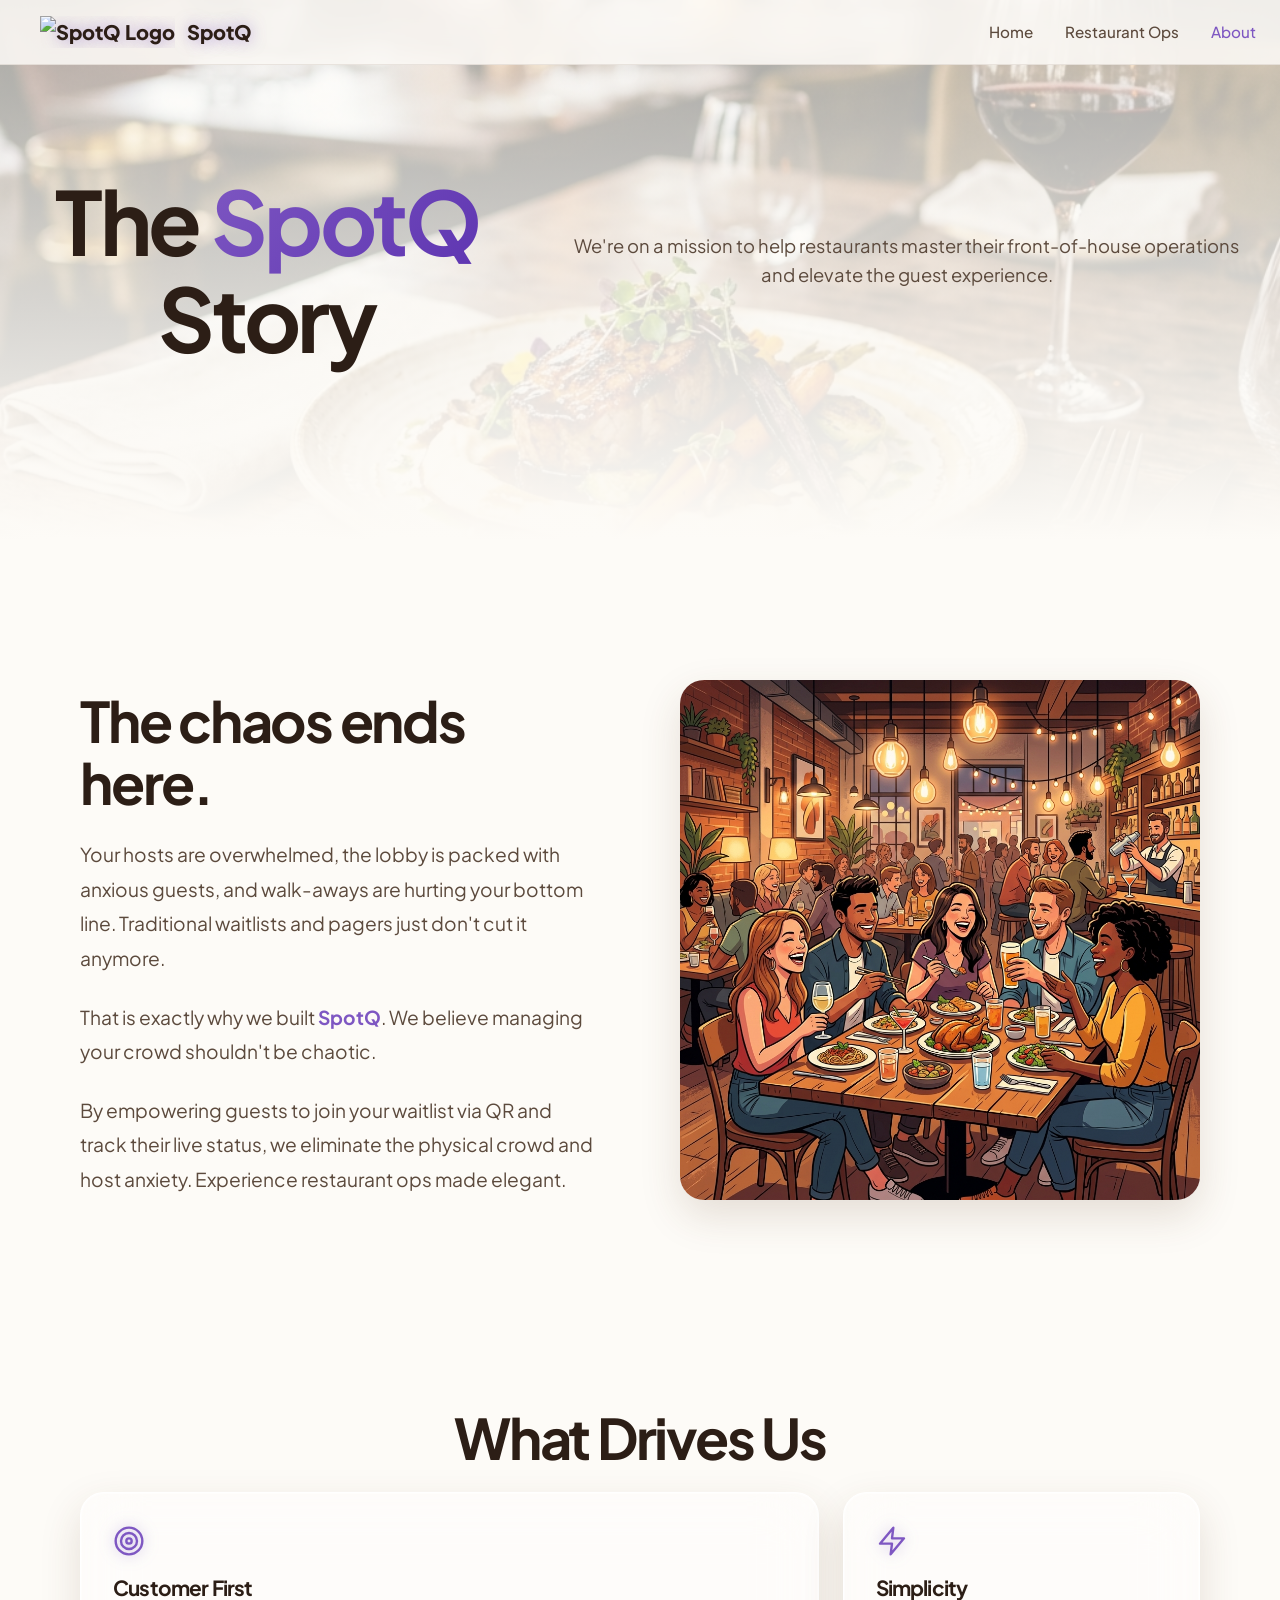
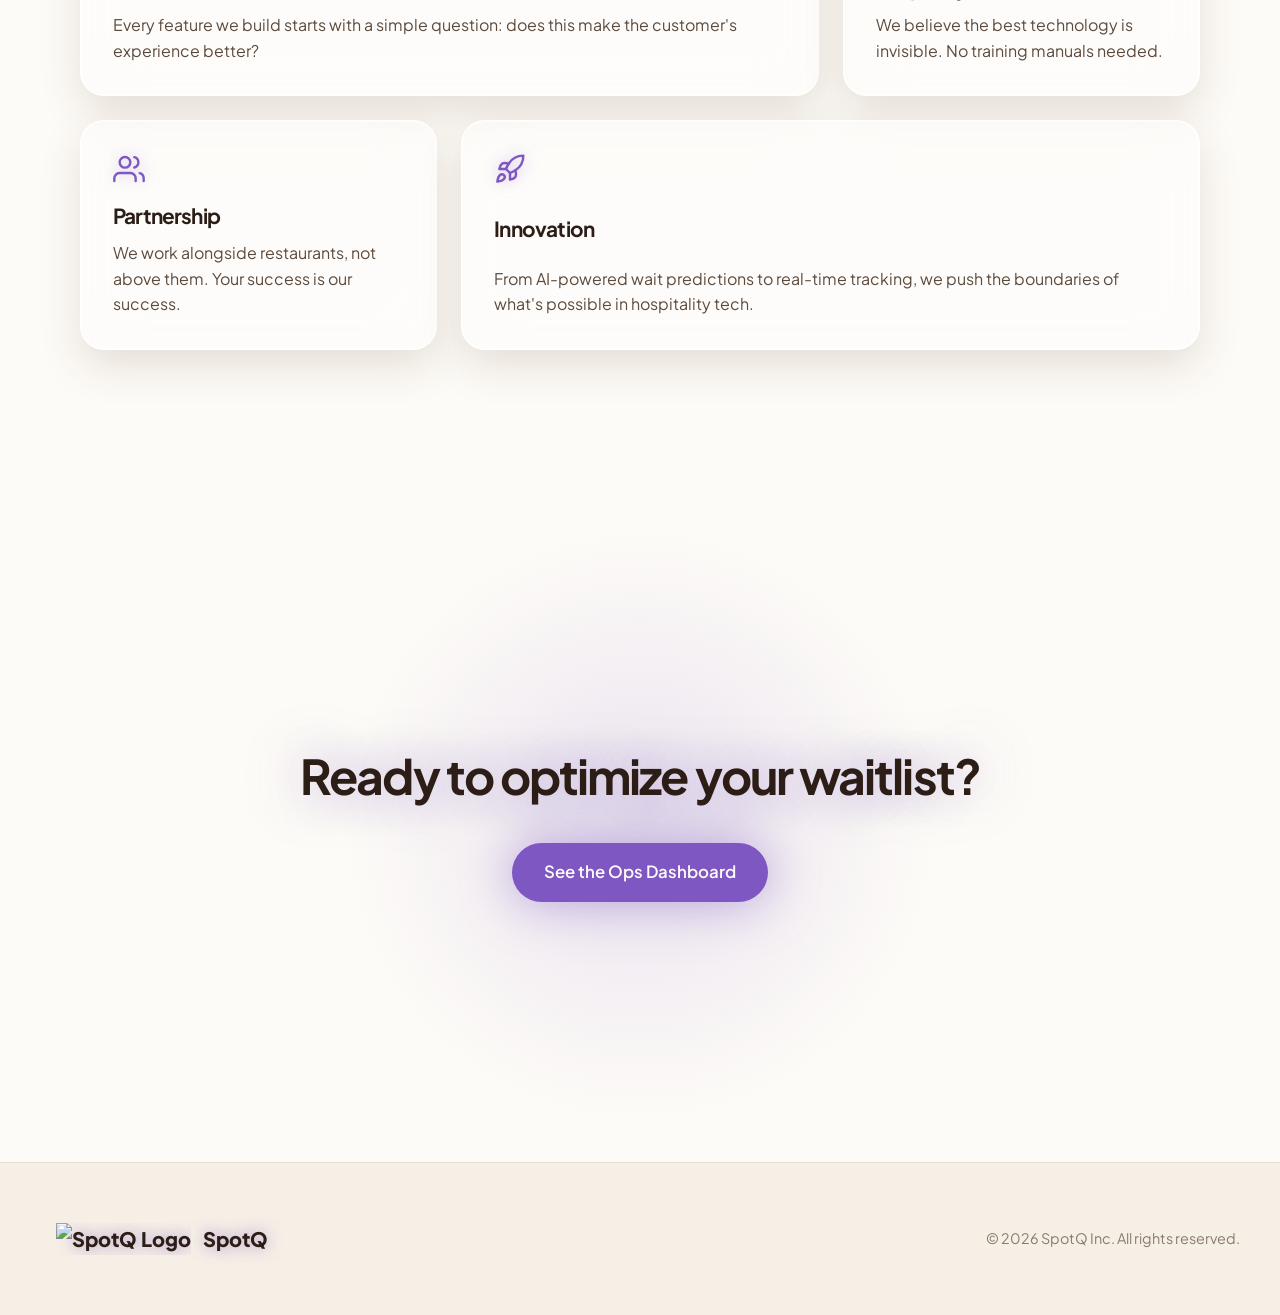
==== commit 5321b55f: "fix : fixed the suspecious caution issue" ====
--- a/about.html
+++ b/about.html
@@ -13,7 +13,7 @@
     <!-- Header -->
     <header>
         <a href="index.html" class="logo">
-            <img src="assets/logo.png" alt="SpotQ Logo" onerror="this.style.display='none'">
+            <img src="assets/logo.png" alt="SpotQ Logo">
             SpotQ
         </a>
         <nav class="nav-links">
@@ -102,7 +102,7 @@
     <footer>
         <div class="footer-content">
             <div class="logo">
-                <img src="assets/logo.png" alt="SpotQ Logo" onerror="this.style.display='none'">
+                <img src="assets/logo.png" alt="SpotQ Logo">
                 SpotQ
             </div>
             <div style="color: var(--text-muted); font-size: 0.9rem;">
